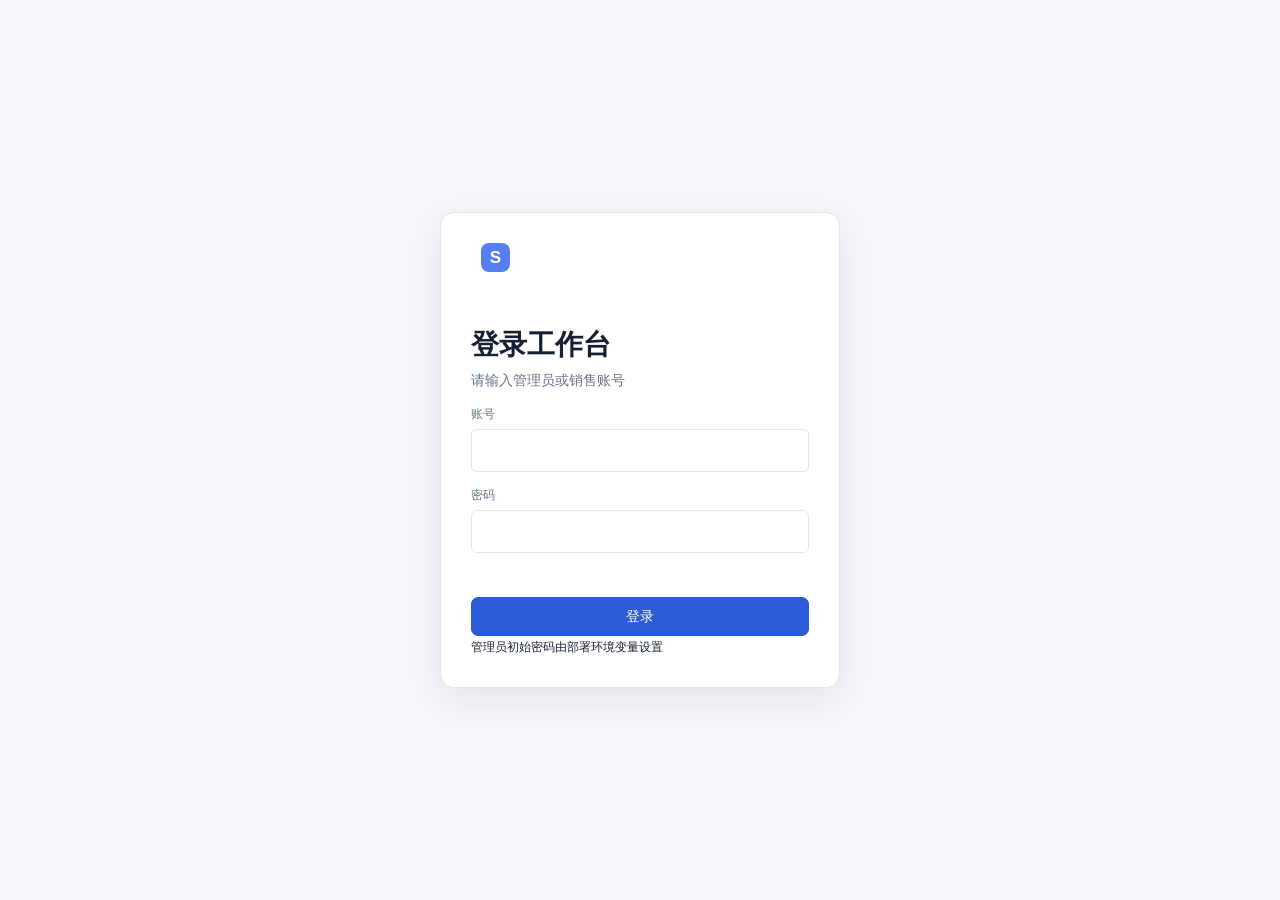
==== index.html @ 06bd6a4b "Add files via upload" ====
<!doctype html>
<html lang="zh-CN">
<head>
  <meta charset="UTF-8">
  <meta name="viewport" content="width=device-width,initial-scale=1">
  <title>销售工作台</title>
  <link rel="stylesheet" href="styles.css">
  <style>.weekly-input textarea{width:100%;min-height:76px;border:1px solid #e1e7f0;border-radius:6px;padding:8px;resize:vertical}.weekly-input input[type=file]{max-width:100%}.weekly-input td.group{vertical-align:middle}</style>
  <style>.login-page{min-height:100vh;background:#f4f6fa;display:grid;place-items:center}.login-card{width:min(400px,calc(100% - 32px));background:#fff;border:1px solid #e1e7f0;border-radius:14px;padding:30px;box-shadow:0 12px 35px #17233f12}.login-card h1{margin:24px 0 4px}.login-card p{color:#687386;margin-top:0}.login-card .field{margin:14px 0}.login-card input{width:100%;border:1px solid #e1e7f0;border-radius:6px;padding:10px}.login-error{color:#c0392b;min-height:22px;margin:8px 0}</style>
</head>
<body>
  <div class="app">
    <aside class="side">
      <div class="brand"><b class="mark">S</b><strong>销售工作台</strong></div>
      <nav class="nav">
        <div class="nav-label">活动经营</div>
        <button data-page="dashboard">⌂　数据看板</button>
        <button data-page="associations">◎　协会管理</button>
        <button data-page="partners">◇　生态伙伴</button>
        <button data-page="association-activities">▤　协会活动明细</button>
        <button data-page="partner-visits">▥　生态拜访明细</button>
        <div class="nav-label">周会记录</div>
        <a class="nav-link" style="display:block;color:#dbe5fb;text-decoration:none" href="weekly-report.html">✎　填写本周周报</a>
        <button data-page="weekly-summary">☷　周报汇总</button>
        <button data-page="meeting">▶　周会汇报</button>
        <button data-page="ai">✦　AI分析</button>
        <button data-page="users" id="users-nav">♙　账号管理</button>
        <div class="nav-label">后续扩展</div>
        <button data-page="todo">＋　待办管理</button>
      </nav>
    </aside>
    <main class="main">
      <header class="top"><span>销售工作台 / <span id="crumb">数据看板</span></span><div class="user"><span id="user-name">未登录</span><i id="avatar">?</i><button class="btn" data-action="logout">退出登录</button></div></header>
      <div id="content"></div>
    </main>
  </div>
  <div id="modal" class="modal hidden"></div><div id="toast" class="toast hidden"></div>
  <script src="app.js?v=20260828-3"></script>
</body>
</html>
---- styles.css ----
:root{--bg:#f4f6fa;--panel:#fff;--soft:#f7f9fc;--line:#e1e7f0;--text:#172033;--muted:#687386;--blue:#2b5bd7;--nav:#17233f}*{box-sizing:border-box}body{margin:0;background:var(--bg);color:var(--text);font:14px/1.5 -apple-system,BlinkMacSystemFont,"Segoe UI","PingFang SC","Microsoft YaHei",sans-serif}button,input,select,textarea{font:inherit}button{cursor:pointer}.app{min-height:100vh;display:grid;grid-template-columns:220px 1fr}.side{background:var(--nav);color:#dbe5fb;padding:22px 14px}.brand{display:flex;align-items:center;gap:10px;color:#fff;font-size:17px;padding:0 10px 28px}.mark{width:29px;height:29px;border-radius:8px;background:#587ff0;display:grid;place-items:center}.nav-label{color:#8fa1c5;font-size:11px;padding:15px 12px 7px}.nav button{width:100%;display:block;border:0;background:transparent;color:#dbe5fb;text-align:left;padding:10px 12px;border-radius:8px;margin:2px 0}.nav button:hover,.nav button.active{background:#2b4274;color:#fff}.main{min-width:0}.top{height:64px;background:#fff;border-bottom:1px solid var(--line);display:flex;align-items:center;justify-content:space-between;padding:0 28px;color:var(--muted)}.user{display:flex;gap:10px;align-items:center;color:var(--text)}.user select{padding:6px;border:1px solid var(--line);border-radius:6px}.user i{width:31px;height:31px;border-radius:50%;background:#dbe5ff;color:#284cba;display:grid;place-items:center;font-style:normal;font-weight:600}.page{max-width:1380px;margin:auto;padding:28px}.head{display:flex;justify-content:space-between;gap:18px;align-items:flex-start;margin-bottom:20px}.head h1{font-size:24px;margin:0 0 5px;font-weight:600}.head p,.sub{margin:0;color:var(--muted)}.actions{display:flex;flex-wrap:wrap;gap:8px}.btn{border:1px solid var(--line);background:#fff;color:var(--text);border-radius:7px;padding:8px 13px}.btn.primary{background:var(--blue);border-color:var(--blue);color:#fff}.btn.danger{color:#c0392b}.panel{background:#fff;border:1px solid var(--line);border-radius:10px;padding:18px;margin-bottom:16px}.filters{display:flex;gap:8px;flex-wrap:wrap;margin-bottom:15px}.filters>*{flex:1 1 155px;border:1px solid var(--line);border-radius:6px;background:#fff;color:var(--text);padding:8px 10px;min-height:38px}.table-wrap{overflow:auto}.table{width:100%;border-collapse:collapse;min-width:780px}.table th,.table td{padding:12px 10px;border-bottom:1px solid var(--line);text-align:left;vertical-align:top}.table th{font-size:12px;color:var(--muted);font-weight:500}.link{border:0;background:none;color:var(--blue);padding:0}.kpis{display:grid;grid-template-columns:repeat(6,1fr);gap:12px;margin-bottom:16px}.kpi{background:#fff;border:1px solid var(--line);border-radius:10px;padding:15px}.kpi label{display:block;color:var(--muted);font-size:12px}.kpi strong{display:block;font-size:23px;margin-top:5px}.grid2{display:grid;grid-template-columns:1fr 1fr;gap:16px}.bar{display:grid;grid-template-columns:90px 1fr 35px;gap:8px;align-items:center;margin:14px 0;font-size:12px}.track{height:10px;background:var(--soft);border-radius:20px;overflow:hidden}.fill{height:100%;background:var(--blue);border-radius:20px}.fill.green{background:#159570}.fill.orange{background:#e0a331}.form-grid{display:grid;grid-template-columns:repeat(2,1fr);gap:15px}.field{display:grid;gap:6px}.field label{font-size:12px;color:var(--muted)}.field input,.field select,.field textarea{border:1px solid var(--line);border-radius:6px;padding:8px 10px;background:#fff;color:var(--text);min-height:38px}.field textarea{min-height:90px;resize:vertical}.full{grid-column:1/-1}.form-foot{grid-column:1/-1;display:flex;justify-content:flex-end;gap:8px;border-top:1px solid var(--line);padding-top:16px}.meta{display:grid;grid-template-columns:repeat(3,1fr);gap:12px}.meta div{background:var(--soft);padding:13px;border-radius:8px}.meta span{display:block;font-size:12px;color:var(--muted)}.report-section{border-top:1px solid var(--line);padding-top:17px;margin-top:17px}.report-section:first-child{border-top:0;padding-top:0;margin-top:0}.report-section h2{font-size:15px;margin:0 0 12px}.report-grid{display:grid;grid-template-columns:repeat(2,1fr);gap:14px}.report-field{display:grid;gap:6px}.report-field label{font-size:12px;color:var(--muted)}.report-field textarea,.report-field input{border:1px solid var(--line);border-radius:6px;padding:9px 10px;background:#fff;color:var(--text);min-height:82px}.report-field input{min-height:38px}.full-report{width:100%;min-width:940px;border-collapse:collapse}.full-report th,.full-report td{border:1px solid var(--line);padding:13px 14px;vertical-align:top;text-align:left;white-space:pre-line}.full-report th{background:var(--soft);text-align:center}.full-report .group{background:var(--soft);font-weight:600}.people{display:flex;gap:7px;flex-wrap:wrap}.person{border:1px solid var(--line);border-radius:6px;background:#fff;padding:7px 10px;font-size:12px}.person.current{color:var(--blue);border-color:var(--blue);background:#eaf0ff}.badge{display:inline-block;padding:3px 8px;border-radius:5px;background:#eaf0ff;color:var(--blue);font-size:11px}.badge.green{background:#e4f7f0;color:#159570}.hidden{display:none!important}.modal{position:fixed;inset:0;background:#10182b80;display:grid;place-items:center;padding:20px;z-index:5}.modal-card{background:#fff;border-radius:12px;width:min(720px,100%);max-height:90vh;overflow:auto;padding:22px}.modal-card h2{margin-top:0}.toast{position:fixed;right:22px;bottom:22px;padding:12px 16px;background:#17233f;color:#fff;border-radius:8px;z-index:9}.modal-card .form-grid{margin-top:15px}@media(max-width:1000px){.app{grid-template-columns:74px 1fr}.side{padding:18px 8px}.brand{justify-content:center;padding:0 0 24px}.brand strong,.nav-label{display:none}.nav button{font-size:0;text-align:center;padding:11px 5px}.nav button:first-letter{font-size:18px}.kpis{grid-template-columns:repeat(3,1fr)}.grid2{grid-template-columns:1fr}}@media(max-width:600px){.top{padding:0 16px}.page{padding:20px 16px}.head{display:block}.head .actions{margin-top:14px}.kpis{grid-template-columns:repeat(2,1fr)}.form-grid,.report-grid{grid-template-columns:1fr}.full{grid-column:auto}.meta{grid-template-columns:1fr}}
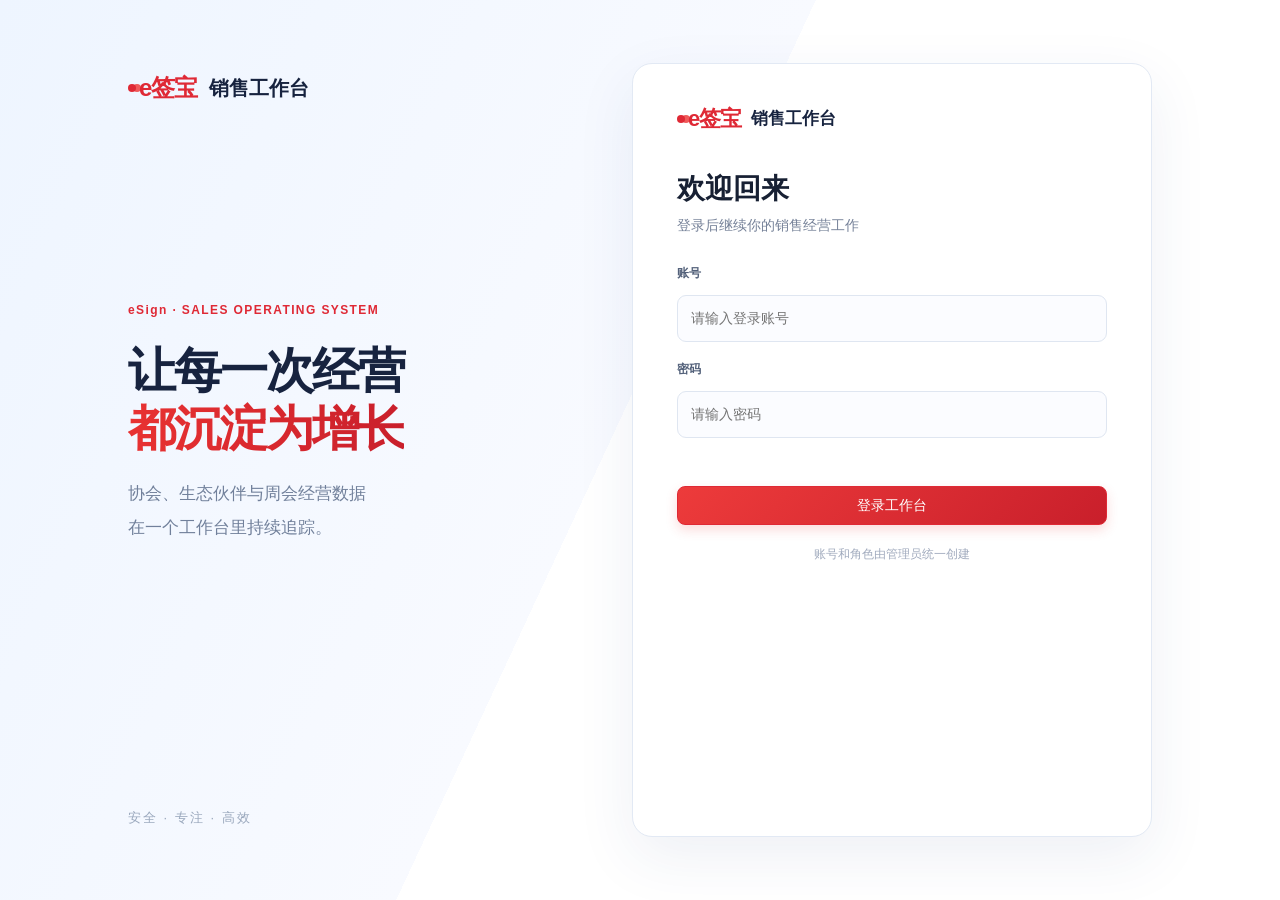
==== commit 2dd8f0e8: "Add files via upload" ====
--- a/index.html
+++ b/index.html
@@ -7,11 +7,19 @@
   <link rel="stylesheet" href="styles.css">
   <style>.weekly-input textarea{width:100%;min-height:76px;border:1px solid #e1e7f0;border-radius:6px;padding:8px;resize:vertical}.weekly-input input[type=file]{max-width:100%}.weekly-input td.group{vertical-align:middle}</style>
   <style>.login-page{min-height:100vh;background:#f4f6fa;display:grid;place-items:center}.login-card{width:min(400px,calc(100% - 32px));background:#fff;border:1px solid #e1e7f0;border-radius:14px;padding:30px;box-shadow:0 12px 35px #17233f12}.login-card h1{margin:24px 0 4px}.login-card p{color:#687386;margin-top:0}.login-card .field{margin:14px 0}.login-card input{width:100%;border:1px solid #e1e7f0;border-radius:6px;padding:10px}.login-error{color:#c0392b;min-height:22px;margin:8px 0}</style>
+<style>
+.login-page{min-height:100vh!important;background:linear-gradient(115deg,#eef5ff 0%,#f8faff 48%,#fff 48%,#fff 100%)!important;display:grid!important;grid-template-columns:minmax(380px,1fr) minmax(420px,520px)!important;align-items:center!important;gap:7vw!important;padding:7vh 10vw!important;place-items:initial!important}
+.login-visual{min-height:610px;display:flex;flex-direction:column;justify-content:space-between;padding:10px 0}.visual-brand{display:flex;align-items:center;gap:12px;font-size:20px;font-weight:700;color:#17233f}.visual-copy{margin-top:-50px}.eyebrow{color:#2864e8;font-size:12px;font-weight:700;letter-spacing:1.4px}.visual-copy h1{font-size:48px;line-height:1.22;letter-spacing:-2px;margin:22px 0 18px;color:#17233f}.visual-copy h1 em{font-style:normal;background:linear-gradient(90deg,#2864e8,#6848d8);-webkit-background-clip:text;background-clip:text;color:transparent}.visual-copy p{font-size:17px;line-height:2;color:#71809b}.visual-foot{color:#9aa8bd;font-size:13px;letter-spacing:2px}.login-card{width:100%!important;border:1px solid #e2e9f4!important;border-radius:20px!important;padding:42px 44px!important;box-shadow:0 20px 60px #23447d14!important}.login-card .brand{padding:0 0 18px}.login-card h1{font-size:28px;margin:18px 0 5px}.login-card p{color:#758198;margin:0 0 28px}.login-card .field{margin:18px 0}.login-card .field label{color:#53617a;font-weight:600}.login-card input{width:100%;border:1px solid #dfe6f1;border-radius:9px;padding:12px 13px;margin-top:7px;background:#fbfcff}.login-card small{display:block;text-align:center;color:#a0aabd;margin-top:20px}@media(max-width:850px){.login-page{display:block!important;padding:28px 20px!important;background:#f5f7fb!important}.login-visual{min-height:auto;padding-bottom:28px}.visual-copy{margin:36px 0 0}.visual-copy h1{font-size:36px}.visual-copy p,.visual-foot{display:none}.login-card{max-width:520px;margin:auto;padding:30px 24px!important}}
+</style>
+<style>
+.mark{background:linear-gradient(135deg,#f04444,#c91f2b)!important;box-shadow:0 5px 12px #e8323233!important}.nav button:hover,.nav button.active{background:#fff0f0;color:#df2935}.btn.primary{background:linear-gradient(135deg,#ed3b3b,#c91f2b);border-color:#df2935;box-shadow:0 5px 12px #e832322b}.eyebrow{color:#df2935}.visual-copy h1 em{background:linear-gradient(90deg,#e83232,#c91f2b);-webkit-background-clip:text;background-clip:text;color:transparent}
+</style>
+<style>.esign-logo{display:inline-flex;align-items:center;color:#df2935;font-weight:800;font-size:20px;letter-spacing:-1px;line-height:1}.esign-logo::before{content:'';display:inline-block;width:8px;height:8px;margin-right:3px;border-radius:50%;background:#df2935;box-shadow:5px 0 0 #f05a5a}.visual-brand .esign-logo{font-size:24px}.login-card .esign-logo{font-size:22px}</style>
 </head>
 <body>
   <div class="app">
     <aside class="side">
-      <div class="brand"><b class="mark">S</b><strong>销售工作台</strong></div>
+      <div class="brand"><b class="esign-logo" aria-label="e签宝">e签宝</b><strong>销售工作台</strong></div>
       <nav class="nav">
         <div class="nav-label">活动经营</div>
         <button data-page="dashboard">⌂　数据看板</button>
@@ -22,8 +30,6 @@
         <div class="nav-label">周会记录</div>
         <a class="nav-link" style="display:block;color:#dbe5fb;text-decoration:none" href="weekly-report.html">✎　填写本周周报</a>
         <button data-page="weekly-summary">☷　周报汇总</button>
-        <button data-page="meeting">▶　周会汇报</button>
-        <button data-page="ai">✦　AI分析</button>
         <button data-page="users" id="users-nav">♙　账号管理</button>
         <div class="nav-label">后续扩展</div>
         <button data-page="todo">＋　待办管理</button>
--- a/styles.css
+++ b/styles.css
@@ -1 +1,5 @@
 :root{--bg:#f4f6fa;--panel:#fff;--soft:#f7f9fc;--line:#e1e7f0;--text:#172033;--muted:#687386;--blue:#2b5bd7;--nav:#17233f}*{box-sizing:border-box}body{margin:0;background:var(--bg);color:var(--text);font:14px/1.5 -apple-system,BlinkMacSystemFont,"Segoe UI","PingFang SC","Microsoft YaHei",sans-serif}button,input,select,textarea{font:inherit}button{cursor:pointer}.app{min-height:100vh;display:grid;grid-template-columns:220px 1fr}.side{background:var(--nav);color:#dbe5fb;padding:22px 14px}.brand{display:flex;align-items:center;gap:10px;color:#fff;font-size:17px;padding:0 10px 28px}.mark{width:29px;height:29px;border-radius:8px;background:#587ff0;display:grid;place-items:center}.nav-label{color:#8fa1c5;font-size:11px;padding:15px 12px 7px}.nav button{width:100%;display:block;border:0;background:transparent;color:#dbe5fb;text-align:left;padding:10px 12px;border-radius:8px;margin:2px 0}.nav button:hover,.nav button.active{background:#2b4274;color:#fff}.main{min-width:0}.top{height:64px;background:#fff;border-bottom:1px solid var(--line);display:flex;align-items:center;justify-content:space-between;padding:0 28px;color:var(--muted)}.user{display:flex;gap:10px;align-items:center;color:var(--text)}.user select{padding:6px;border:1px solid var(--line);border-radius:6px}.user i{width:31px;height:31px;border-radius:50%;background:#dbe5ff;color:#284cba;display:grid;place-items:center;font-style:normal;font-weight:600}.page{max-width:1380px;margin:auto;padding:28px}.head{display:flex;justify-content:space-between;gap:18px;align-items:flex-start;margin-bottom:20px}.head h1{font-size:24px;margin:0 0 5px;font-weight:600}.head p,.sub{margin:0;color:var(--muted)}.actions{display:flex;flex-wrap:wrap;gap:8px}.btn{border:1px solid var(--line);background:#fff;color:var(--text);border-radius:7px;padding:8px 13px}.btn.primary{background:var(--blue);border-color:var(--blue);color:#fff}.btn.danger{color:#c0392b}.panel{background:#fff;border:1px solid var(--line);border-radius:10px;padding:18px;margin-bottom:16px}.filters{display:flex;gap:8px;flex-wrap:wrap;margin-bottom:15px}.filters>*{flex:1 1 155px;border:1px solid var(--line);border-radius:6px;background:#fff;color:var(--text);padding:8px 10px;min-height:38px}.table-wrap{overflow:auto}.table{width:100%;border-collapse:collapse;min-width:780px}.table th,.table td{padding:12px 10px;border-bottom:1px solid var(--line);text-align:left;vertical-align:top}.table th{font-size:12px;color:var(--muted);font-weight:500}.link{border:0;background:none;color:var(--blue);padding:0}.kpis{display:grid;grid-template-columns:repeat(6,1fr);gap:12px;margin-bottom:16px}.kpi{background:#fff;border:1px solid var(--line);border-radius:10px;padding:15px}.kpi label{display:block;color:var(--muted);font-size:12px}.kpi strong{display:block;font-size:23px;margin-top:5px}.grid2{display:grid;grid-template-columns:1fr 1fr;gap:16px}.bar{display:grid;grid-template-columns:90px 1fr 35px;gap:8px;align-items:center;margin:14px 0;font-size:12px}.track{height:10px;background:var(--soft);border-radius:20px;overflow:hidden}.fill{height:100%;background:var(--blue);border-radius:20px}.fill.green{background:#159570}.fill.orange{background:#e0a331}.form-grid{display:grid;grid-template-columns:repeat(2,1fr);gap:15px}.field{display:grid;gap:6px}.field label{font-size:12px;color:var(--muted)}.field input,.field select,.field textarea{border:1px solid var(--line);border-radius:6px;padding:8px 10px;background:#fff;color:var(--text);min-height:38px}.field textarea{min-height:90px;resize:vertical}.full{grid-column:1/-1}.form-foot{grid-column:1/-1;display:flex;justify-content:flex-end;gap:8px;border-top:1px solid var(--line);padding-top:16px}.meta{display:grid;grid-template-columns:repeat(3,1fr);gap:12px}.meta div{background:var(--soft);padding:13px;border-radius:8px}.meta span{display:block;font-size:12px;color:var(--muted)}.report-section{border-top:1px solid var(--line);padding-top:17px;margin-top:17px}.report-section:first-child{border-top:0;padding-top:0;margin-top:0}.report-section h2{font-size:15px;margin:0 0 12px}.report-grid{display:grid;grid-template-columns:repeat(2,1fr);gap:14px}.report-field{display:grid;gap:6px}.report-field label{font-size:12px;color:var(--muted)}.report-field textarea,.report-field input{border:1px solid var(--line);border-radius:6px;padding:9px 10px;background:#fff;color:var(--text);min-height:82px}.report-field input{min-height:38px}.full-report{width:100%;min-width:940px;border-collapse:collapse}.full-report th,.full-report td{border:1px solid var(--line);padding:13px 14px;vertical-align:top;text-align:left;white-space:pre-line}.full-report th{background:var(--soft);text-align:center}.full-report .group{background:var(--soft);font-weight:600}.people{display:flex;gap:7px;flex-wrap:wrap}.person{border:1px solid var(--line);border-radius:6px;background:#fff;padding:7px 10px;font-size:12px}.person.current{color:var(--blue);border-color:var(--blue);background:#eaf0ff}.badge{display:inline-block;padding:3px 8px;border-radius:5px;background:#eaf0ff;color:var(--blue);font-size:11px}.badge.green{background:#e4f7f0;color:#159570}.hidden{display:none!important}.modal{position:fixed;inset:0;background:#10182b80;display:grid;place-items:center;padding:20px;z-index:5}.modal-card{background:#fff;border-radius:12px;width:min(720px,100%);max-height:90vh;overflow:auto;padding:22px}.modal-card h2{margin-top:0}.toast{position:fixed;right:22px;bottom:22px;padding:12px 16px;background:#17233f;color:#fff;border-radius:8px;z-index:9}.modal-card .form-grid{margin-top:15px}@media(max-width:1000px){.app{grid-template-columns:74px 1fr}.side{padding:18px 8px}.brand{justify-content:center;padding:0 0 24px}.brand strong,.nav-label{display:none}.nav button{font-size:0;text-align:center;padding:11px 5px}.nav button:first-letter{font-size:18px}.kpis{grid-template-columns:repeat(3,1fr)}.grid2{grid-template-columns:1fr}}@media(max-width:600px){.top{padding:0 16px}.page{padding:20px 16px}.head{display:block}.head .actions{margin-top:14px}.kpis{grid-template-columns:repeat(2,1fr)}.form-grid,.report-grid{grid-template-columns:1fr}.full{grid-column:auto}.meta{grid-template-columns:1fr}}
+:root{--e-blue:#2864e8;--e-purple:#6848d8}
+.side{background:#fff;color:#53617a;border-right:1px solid var(--line)}.brand{color:#17233f}.mark{background:linear-gradient(135deg,#2864e8,#6848d8);box-shadow:0 5px 12px #2864e833}.nav-label{color:#98a5ba}.nav button{color:#53617a}.nav button:hover,.nav button.active{background:#edf3ff;color:#2864e8}.top{box-shadow:0 1px 0 #e4eaf3}.panel,.kpi{border-radius:14px;box-shadow:0 5px 18px #233b6b08}.btn{border-radius:8px;transition:.18s ease}.btn:hover{border-color:#b9c9ea;transform:translateY(-1px)}.btn.primary{background:linear-gradient(135deg,#2864e8,#4b73e8);border-color:#2864e8;box-shadow:0 5px 12px #2864e82b}.badge{border-radius:20px}.modal{background:#15234480}.login-page{min-height:100vh;background:linear-gradient(115deg,#eef5ff 0%,#f8faff 48%,#fff 48%,#fff 100%);display:grid;grid-template-columns:minmax(380px,1fr) minmax(420px,520px);align-items:center;gap:7vw;padding:7vh 10vw}.login-visual{min-height:610px;display:flex;flex-direction:column;justify-content:space-between;padding:10px 0}.visual-brand{display:flex;align-items:center;gap:12px;font-size:20px;font-weight:700;color:#17233f}.visual-copy{margin-top:-50px}.eyebrow{color:#2864e8;font-size:12px;font-weight:700;letter-spacing:1.4px}.visual-copy h1{font-size:48px;line-height:1.22;letter-spacing:-2px;margin:22px 0 18px;color:#17233f}.visual-copy h1 em{font-style:normal;background:linear-gradient(90deg,#2864e8,#6848d8);-webkit-background-clip:text;background-clip:text;color:transparent}.visual-copy p{font-size:17px;line-height:2;color:#71809b}.visual-foot{color:#9aa8bd;font-size:13px;letter-spacing:2px}.login-card{width:100%;border:1px solid #e2e9f4;border-radius:20px;padding:42px 44px;box-shadow:0 20px 60px #23447d14}.login-card .brand{padding:0 0 18px}.login-card h1{font-size:28px;margin:18px 0 5px}.login-card p{color:#758198;margin:0 0 28px}.login-card .field{margin:18px 0}.login-card .field label{color:#53617a;font-weight:600}.login-card input{width:100%;border:1px solid #dfe6f1;border-radius:9px;padding:12px 13px;margin-top:7px;background:#fbfcff}.login-card small{display:block;text-align:center;color:#a0aabd;margin-top:20px}@media(max-width:850px){.login-page{display:block;padding:28px 20px;background:#f5f7fb}.login-visual{min-height:auto;padding-bottom:28px}.visual-copy{margin:36px 0 0}.visual-copy h1{font-size:36px}.visual-copy p,.visual-foot{display:none}.login-card{max-width:520px;margin:auto;padding:30px 24px}}
+:root{--e-red:#e83232;--e-red-dark:#c91f2b}.mark{background:linear-gradient(135deg,#f04444,#c91f2b);box-shadow:0 5px 12px #e8323233}.nav button:hover,.nav button.active{background:#fff0f0;color:#df2935}.btn.primary{background:linear-gradient(135deg,#ed3b3b,#c91f2b);border-color:#df2935;box-shadow:0 5px 12px #e832322b}.kpi strong{color:#df2935}.eyebrow{color:#df2935}.visual-copy h1 em{background:linear-gradient(90deg,#e83232,#c91f2b);-webkit-background-clip:text;background-clip:text;color:transparent}
+:root{--e-logo-red:#e83232}.esign-logo{display:inline-flex;align-items:center;color:#df2935;font-weight:800;font-size:20px;letter-spacing:-1px;line-height:1}.esign-logo::before{content:'';display:inline-block;width:8px;height:8px;margin-right:3px;border-radius:50%;background:#df2935;box-shadow:5px 0 0 #f05a5a}.visual-brand .esign-logo{font-size:24px}.login-card .esign-logo{font-size:22px}
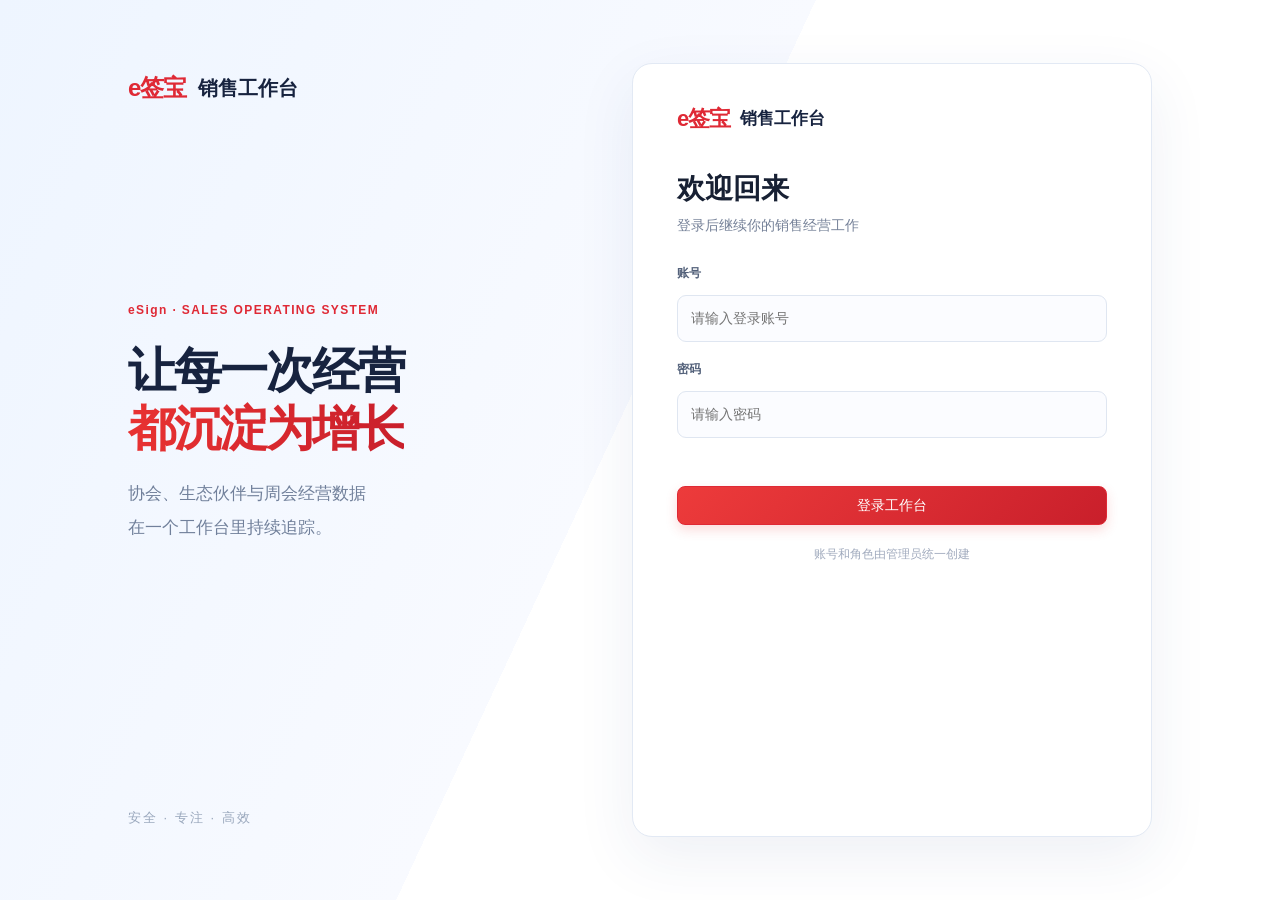
==== commit 237c5d89: "Add files via upload" ====
--- a/index.html
+++ b/index.html
@@ -14,7 +14,7 @@
 <style>
 .mark{background:linear-gradient(135deg,#f04444,#c91f2b)!important;box-shadow:0 5px 12px #e8323233!important}.nav button:hover,.nav button.active{background:#fff0f0;color:#df2935}.btn.primary{background:linear-gradient(135deg,#ed3b3b,#c91f2b);border-color:#df2935;box-shadow:0 5px 12px #e832322b}.eyebrow{color:#df2935}.visual-copy h1 em{background:linear-gradient(90deg,#e83232,#c91f2b);-webkit-background-clip:text;background-clip:text;color:transparent}
 </style>
-<style>.esign-logo{display:inline-flex;align-items:center;color:#df2935;font-weight:800;font-size:20px;letter-spacing:-1px;line-height:1}.esign-logo::before{content:'';display:inline-block;width:8px;height:8px;margin-right:3px;border-radius:50%;background:#df2935;box-shadow:5px 0 0 #f05a5a}.visual-brand .esign-logo{font-size:24px}.login-card .esign-logo{font-size:22px}</style>
+<style>.esign-logo{display:inline-flex;align-items:center;color:#df2935;font-weight:800;font-size:20px;letter-spacing:-1px;line-height:1}.esign-logo::before{display:none}.visual-brand .esign-logo{font-size:24px}.login-card .esign-logo{font-size:22px}</style>
 </head>
 <body>
   <div class="app">
--- a/styles.css
+++ b/styles.css
@@ -3,3 +3,4 @@
 .side{background:#fff;color:#53617a;border-right:1px solid var(--line)}.brand{color:#17233f}.mark{background:linear-gradient(135deg,#2864e8,#6848d8);box-shadow:0 5px 12px #2864e833}.nav-label{color:#98a5ba}.nav button{color:#53617a}.nav button:hover,.nav button.active{background:#edf3ff;color:#2864e8}.top{box-shadow:0 1px 0 #e4eaf3}.panel,.kpi{border-radius:14px;box-shadow:0 5px 18px #233b6b08}.btn{border-radius:8px;transition:.18s ease}.btn:hover{border-color:#b9c9ea;transform:translateY(-1px)}.btn.primary{background:linear-gradient(135deg,#2864e8,#4b73e8);border-color:#2864e8;box-shadow:0 5px 12px #2864e82b}.badge{border-radius:20px}.modal{background:#15234480}.login-page{min-height:100vh;background:linear-gradient(115deg,#eef5ff 0%,#f8faff 48%,#fff 48%,#fff 100%);display:grid;grid-template-columns:minmax(380px,1fr) minmax(420px,520px);align-items:center;gap:7vw;padding:7vh 10vw}.login-visual{min-height:610px;display:flex;flex-direction:column;justify-content:space-between;padding:10px 0}.visual-brand{display:flex;align-items:center;gap:12px;font-size:20px;font-weight:700;color:#17233f}.visual-copy{margin-top:-50px}.eyebrow{color:#2864e8;font-size:12px;font-weight:700;letter-spacing:1.4px}.visual-copy h1{font-size:48px;line-height:1.22;letter-spacing:-2px;margin:22px 0 18px;color:#17233f}.visual-copy h1 em{font-style:normal;background:linear-gradient(90deg,#2864e8,#6848d8);-webkit-background-clip:text;background-clip:text;color:transparent}.visual-copy p{font-size:17px;line-height:2;color:#71809b}.visual-foot{color:#9aa8bd;font-size:13px;letter-spacing:2px}.login-card{width:100%;border:1px solid #e2e9f4;border-radius:20px;padding:42px 44px;box-shadow:0 20px 60px #23447d14}.login-card .brand{padding:0 0 18px}.login-card h1{font-size:28px;margin:18px 0 5px}.login-card p{color:#758198;margin:0 0 28px}.login-card .field{margin:18px 0}.login-card .field label{color:#53617a;font-weight:600}.login-card input{width:100%;border:1px solid #dfe6f1;border-radius:9px;padding:12px 13px;margin-top:7px;background:#fbfcff}.login-card small{display:block;text-align:center;color:#a0aabd;margin-top:20px}@media(max-width:850px){.login-page{display:block;padding:28px 20px;background:#f5f7fb}.login-visual{min-height:auto;padding-bottom:28px}.visual-copy{margin:36px 0 0}.visual-copy h1{font-size:36px}.visual-copy p,.visual-foot{display:none}.login-card{max-width:520px;margin:auto;padding:30px 24px}}
 :root{--e-red:#e83232;--e-red-dark:#c91f2b}.mark{background:linear-gradient(135deg,#f04444,#c91f2b);box-shadow:0 5px 12px #e8323233}.nav button:hover,.nav button.active{background:#fff0f0;color:#df2935}.btn.primary{background:linear-gradient(135deg,#ed3b3b,#c91f2b);border-color:#df2935;box-shadow:0 5px 12px #e832322b}.kpi strong{color:#df2935}.eyebrow{color:#df2935}.visual-copy h1 em{background:linear-gradient(90deg,#e83232,#c91f2b);-webkit-background-clip:text;background-clip:text;color:transparent}
 :root{--e-logo-red:#e83232}.esign-logo{display:inline-flex;align-items:center;color:#df2935;font-weight:800;font-size:20px;letter-spacing:-1px;line-height:1}.esign-logo::before{content:'';display:inline-block;width:8px;height:8px;margin-right:3px;border-radius:50%;background:#df2935;box-shadow:5px 0 0 #f05a5a}.visual-brand .esign-logo{font-size:24px}.login-card .esign-logo{font-size:22px}
+:root{--e-logo-red:#e83232}.esign-logo::before{display:none!important}.esign-logo{color:#df2935;font-weight:800;letter-spacing:-1px}
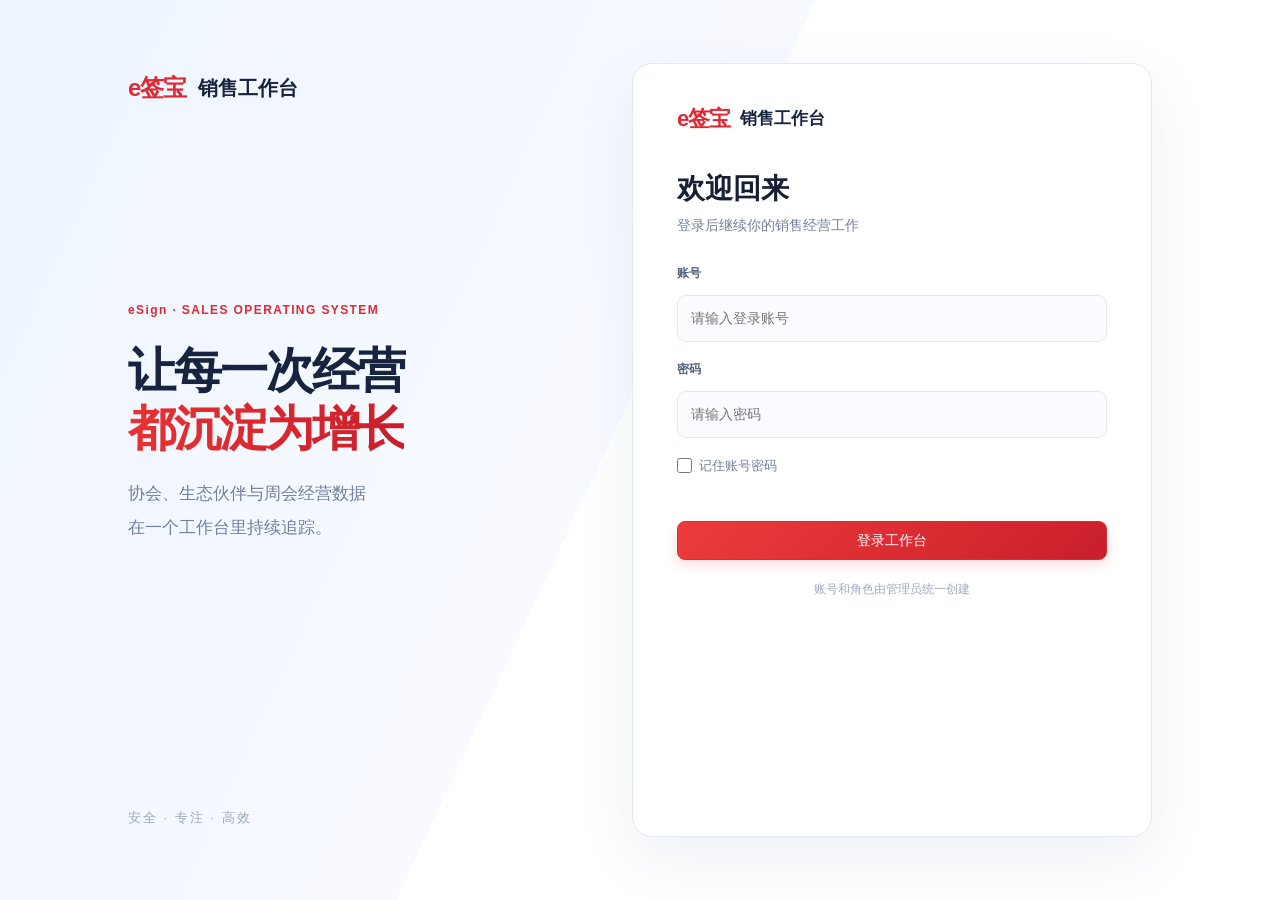
==== commit e2fd530c: "Add files via upload" ====
--- a/index.html
+++ b/index.html
@@ -14,7 +14,7 @@
 <style>
 .mark{background:linear-gradient(135deg,#f04444,#c91f2b)!important;box-shadow:0 5px 12px #e8323233!important}.nav button:hover,.nav button.active{background:#fff0f0;color:#df2935}.btn.primary{background:linear-gradient(135deg,#ed3b3b,#c91f2b);border-color:#df2935;box-shadow:0 5px 12px #e832322b}.eyebrow{color:#df2935}.visual-copy h1 em{background:linear-gradient(90deg,#e83232,#c91f2b);-webkit-background-clip:text;background-clip:text;color:transparent}
 </style>
-<style>.esign-logo{display:inline-flex;align-items:center;color:#df2935;font-weight:800;font-size:20px;letter-spacing:-1px;line-height:1}.esign-logo::before{display:none}.visual-brand .esign-logo{font-size:24px}.login-card .esign-logo{font-size:22px}</style>
+<style>.esign-logo{display:inline-flex;align-items:center;color:#df2935;font-weight:800;font-size:20px;letter-spacing:-1px;line-height:1}.esign-logo::before{content:none!important;display:none!important;width:0!important;margin:0!important;box-shadow:none!important}.visual-brand .esign-logo{font-size:24px}.login-card .esign-logo{font-size:22px}.nav-link{color:#53617a!important;padding:10px 12px;border-radius:8px;margin:2px 0}.nav-link:hover{background:#fff0f0;color:#df2935!important}</style>
 </head>
 <body>
   <div class="app">
@@ -41,6 +41,6 @@
     </main>
   </div>
   <div id="modal" class="modal hidden"></div><div id="toast" class="toast hidden"></div>
-  <script src="app.js?v=20260828-3"></script>
+  <script src="app.js?v=20260901-1"></script>
 </body>
 </html>
--- a/styles.css
+++ b/styles.css
@@ -4,3 +4,6 @@
 :root{--e-red:#e83232;--e-red-dark:#c91f2b}.mark{background:linear-gradient(135deg,#f04444,#c91f2b);box-shadow:0 5px 12px #e8323233}.nav button:hover,.nav button.active{background:#fff0f0;color:#df2935}.btn.primary{background:linear-gradient(135deg,#ed3b3b,#c91f2b);border-color:#df2935;box-shadow:0 5px 12px #e832322b}.kpi strong{color:#df2935}.eyebrow{color:#df2935}.visual-copy h1 em{background:linear-gradient(90deg,#e83232,#c91f2b);-webkit-background-clip:text;background-clip:text;color:transparent}
 :root{--e-logo-red:#e83232}.esign-logo{display:inline-flex;align-items:center;color:#df2935;font-weight:800;font-size:20px;letter-spacing:-1px;line-height:1}.esign-logo::before{content:'';display:inline-block;width:8px;height:8px;margin-right:3px;border-radius:50%;background:#df2935;box-shadow:5px 0 0 #f05a5a}.visual-brand .esign-logo{font-size:24px}.login-card .esign-logo{font-size:22px}
 :root{--e-logo-red:#e83232}.esign-logo::before{display:none!important}.esign-logo{color:#df2935;font-weight:800;letter-spacing:-1px}
+:root{--e-logo-red:#e83232}.esign-logo::before{content:none!important;display:none!important;width:0!important;margin:0!important;box-shadow:none!important}.esign-logo{color:#df2935;font-weight:800;letter-spacing:-1px}.nav-link{color:#53617a!important;padding:10px 12px;border-radius:8px;margin:2px 0}.nav-link:hover{background:#fff0f0;color:#df2935!important}
+.date-range{display:flex!important;align-items:center;gap:0!important;flex:1 1 320px!important;padding:0!important;overflow:hidden;border:1px solid var(--line)!important;background:#fff!important}.date-range input{flex:1;border:0!important;box-shadow:none!important;min-width:130px}.date-range span{color:var(--muted);padding:0 4px}.remember-login{display:flex;align-items:center;gap:7px;color:#758198;font-size:13px;margin:4px 0 16px}.remember-login input{width:15px!important;min-height:15px!important;margin:0!important;accent-color:#df2935}
+.dashboard-caption{display:flex;justify-content:space-between;gap:12px;flex-wrap:wrap;background:#fff;padding:13px 16px;border:1px solid var(--line);border-radius:12px;color:var(--muted);margin-bottom:16px}.dashboard-kpis{grid-template-columns:repeat(5,1fr)}.dashboard-kpis .kpi small{display:block;color:var(--muted);font-size:12px;margin-top:8px}.dashboard-grid{display:grid;grid-template-columns:1.35fr 1fr;gap:16px;margin-bottom:16px}.dashboard-card{margin-bottom:0}.card-title{display:flex;justify-content:space-between;align-items:flex-start;margin-bottom:14px}.card-title h2{margin:0 0 4px}.dashboard-table{min-width:650px}.metric-emphasis{color:#df2935;font-weight:700}.bar-row{margin:16px 0}.bar-label{display:flex;justify-content:space-between;margin-bottom:7px}.bar-label span{color:var(--text)}.bar-row small{display:block;color:var(--muted);font-size:12px;margin-top:5px}.bar-row.compact{margin:10px 0}.bar-row.compact small{display:none}.red-fill{background:linear-gradient(90deg,#ef4a4a,#c91f2b)}.section-divider{border-top:1px solid var(--line);margin:20px 0}.dashboard-card h3{font-size:14px;margin:0 0 12px}.attention-list{display:grid;gap:0}.attention-item{display:flex;justify-content:space-between;gap:15px;align-items:center;border-top:1px solid var(--line);padding:13px 0}.attention-item:first-child{border-top:0;padding-top:0}.attention-item p{margin:4px 0 0;color:var(--muted);font-size:12px}.attention-item>span{white-space:nowrap;color:#df2935;font-size:12px}.insight{display:flex;gap:12px;padding:12px 0;border-top:1px solid var(--line)}.insight:first-of-type{border-top:0}.insight-icon{width:30px;height:30px;display:grid;place-items:center;border-radius:8px;background:#fff0f0;color:#df2935;font-size:11px;font-weight:700}.insight p{color:var(--muted);margin:3px 0 0;font-size:12px}@media(max-width:1000px){.dashboard-kpis{grid-template-columns:repeat(3,1fr)}.dashboard-grid{grid-template-columns:1fr}}@media(max-width:600px){.dashboard-kpis{grid-template-columns:repeat(2,1fr)}.attention-item{display:block}.attention-item>span{display:block;margin-top:5px}}
